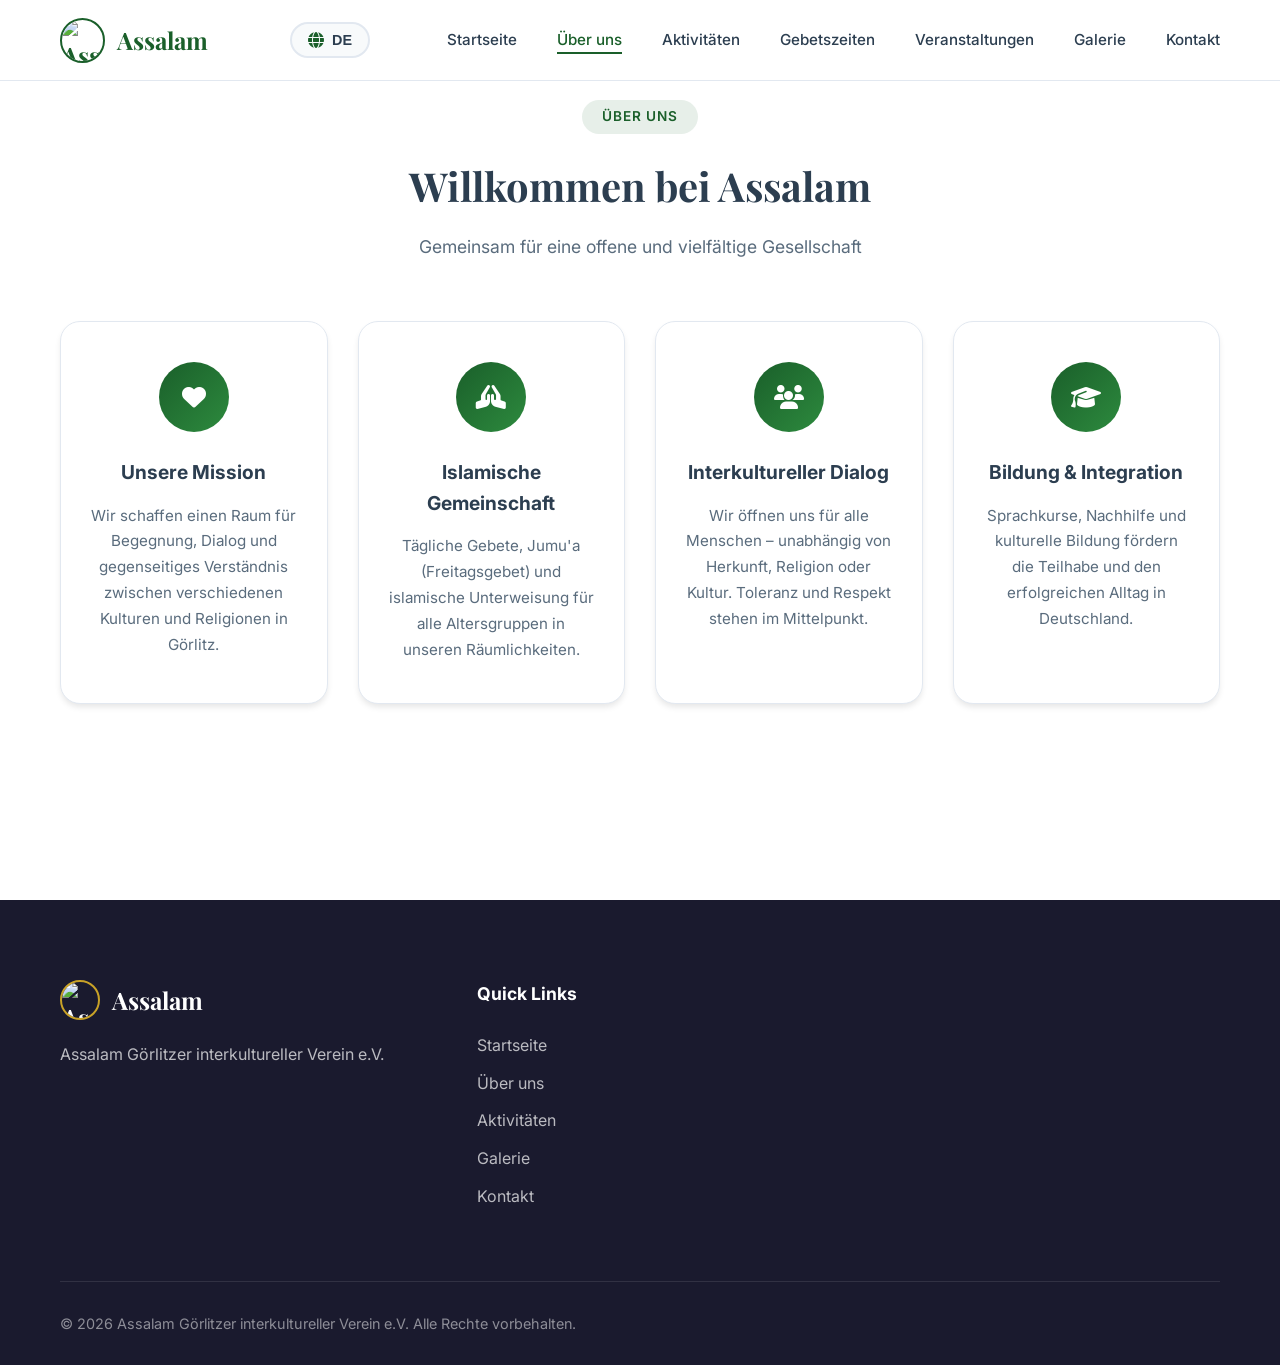
==== about.html @ 7d54a9a6 "Add files via upload" ====
<!DOCTYPE html>
<html lang="de">
<head>
    <meta charset="UTF-8">
    <meta name="viewport" content="width=device-width, initial-scale=1.0">
    <title>Über uns - Assalam Görlitzer interkultureller Verein e.V.</title>
    <link rel="stylesheet" href="css/style.css">
    <link href="https://fonts.googleapis.com/css2?family=Inter:wght@300;400;500;600;700&family=Playfair+Display:wght@600;700&family=Noto+Naskh+Arabic:wght@400;600;700&family=Vazirmatn:wght@300;400;500;600;700&display=swap" rel="stylesheet">
    <link rel="stylesheet" href="https://cdnjs.cloudflare.com/ajax/libs/font-awesome/6.4.0/css/all.min.css">
    <style>.page-content { padding-top: 100px; min-height: 100vh; }</style>
<base target="_blank">
</head>
<body>
    <nav class="navbar" id="navbar">
        <div class="container nav-container">
            <a href="index.html" class="logo">
                <img src="images/LogoAssalam.jpg" alt="Assalam Logo" class="logo-img">
                <span>Assalam</span>
            </a>
            <div class="lang-selector">
                <button class="lang-btn" id="langBtn"><i class="fas fa-globe"></i><span class="current-lang">DE</span></button>
                <div class="lang-dropdown" id="langDropdown">
                    <button data-lang="de" class="active">Deutsch</button>
                    <button data-lang="en">English</button>
                    <button data-lang="ar">العربية</button>
                    <button data-lang="fa">فارسی</button>
                </div>
            </div>
            <button class="nav-toggle" id="navToggle"><span></span><span></span><span></span></button>
            <ul class="nav-menu" id="navMenu">
                <li><a href="index.html" data-i18n="nav.home">Startseite</a></li>
                <li><a href="about.html" class="active" data-i18n="nav.about">Über uns</a></li>
                <li><a href="activities.html" data-i18n="nav.activities">Aktivitäten</a></li>
                <li><a href="prayer.html" data-i18n="nav.prayer">Gebetszeiten</a></li>
                <li><a href="events.html" data-i18n="nav.events">Veranstaltungen</a></li>
                <li><a href="gallery.html" data-i18n="nav.gallery">Galerie</a></li>
                <li><a href="contact.html" data-i18n="nav.contact">Kontakt</a></li>
            </ul>
        </div>
    </nav>

    <section class="page-content section-padding">
        <div class="container">
            <div class="section-header">
                <span class="section-tag" data-i18n="about.tag">Über uns</span>
                <h2 data-i18n="about.title">Willkommen bei Assalam</h2>
                <p class="section-desc" data-i18n="about.desc">Gemeinsam für eine offene und vielfältige Gesellschaft</p>
            </div>
            <div class="about-grid">
                <div class="about-card">
                    <div class="about-icon"><i class="fas fa-heart"></i></div>
                    <h3 data-i18n="about.mission.title">Unsere Mission</h3>
                    <p data-i18n="about.mission.text">Wir schaffen einen Raum für Begegnung, Dialog und gegenseitiges Verständnis zwischen verschiedenen Kulturen und Religionen in Görlitz.</p>
                </div>
                <div class="about-card">
                    <div class="about-icon"><i class="fas fa-praying-hands"></i></div>
                    <h3 data-i18n="about.islam.title">Islamische Gemeinschaft</h3>
                    <p data-i18n="about.islam.text">Tägliche Gebete, Jumu'a (Freitagsgebet) und islamische Unterweisung für alle Altersgruppen in unseren Räumlichkeiten.</p>
                </div>
                <div class="about-card">
                    <div class="about-icon"><i class="fas fa-users"></i></div>
                    <h3 data-i18n="about.dialog.title">Interkultureller Dialog</h3>
                    <p data-i18n="about.dialog.text">Wir öffnen uns für alle Menschen – unabhängig von Herkunft, Religion oder Kultur. Toleranz und Respekt stehen im Mittelpunkt.</p>
                </div>
                <div class="about-card">
                    <div class="about-icon"><i class="fas fa-graduation-cap"></i></div>
                    <h3 data-i18n="about.education.title">Bildung & Integration</h3>
                    <p data-i18n="about.education.text">Sprachkurse, Nachhilfe und kulturelle Bildung fördern die Teilhabe und den erfolgreichen Alltag in Deutschland.</p>
                </div>
            </div>
        </div>
    </section>

    <footer class="footer">
        <div class="container">
            <div class="footer-grid">
                <div class="footer-about">
                    <a href="index.html" class="footer-logo">
                        <img src="images/LogoAssalam.jpg" alt="Assalam Logo" class="footer-logo-img">
                        <span>Assalam</span>
                    </a>
                    <p>Assalam Görlitzer interkultureller Verein e.V.</p>
                </div>
                <div class="footer-links">
                    <h4>Quick Links</h4>
                    <ul>
                        <li><a href="index.html">Startseite</a></li>
                        <li><a href="about.html">Über uns</a></li>
                        <li><a href="activities.html">Aktivitäten</a></li>
                        <li><a href="gallery.html">Galerie</a></li>
                        <li><a href="contact.html">Kontakt</a></li>
                    </ul>
                </div>
            </div>
            <div class="footer-bottom">
                <p>&copy; 2026 Assalam Görlitzer interkultureller Verein e.V. Alle Rechte vorbehalten.</p>
            </div>
        </div>
    </footer>
    <script src="js/main.js"></script>
</body>
</html>
---- css/style.css ----
/* ========================================
   ASSALAM GÖRLITZER INTERKULTURELLER VEREIN E.V.
   Modern, Responsive Website Styles
   Multilingual: DE / EN / AR / FA
   ======================================== */

/* CSS Variables */
:root {
    --primary: #1a5f2a;
    --primary-light: #2d8a3e;
    --primary-dark: #0d3d18;
    --secondary: #c9a227;
    --secondary-light: #e0b83a;
    --accent: #1e6f5c;
    --text: #2c3e50;
    --text-light: #5a6c7d;
    --text-muted: #8e9aaf;
    --bg: #ffffff;
    --bg-light: #f8fafb;
    --bg-dark: #1a1a2e;
    --border: #e2e8f0;
    --shadow: 0 4px 6px -1px rgba(0, 0, 0, 0.1);
    --shadow-lg: 0 20px 25px -5px rgba(0, 0, 0, 0.1);
    --radius: 12px;
    --radius-lg: 20px;
    --transition: all 0.3s ease;
    --font-main: 'Inter', -apple-system, BlinkMacSystemFont, sans-serif;
    --font-heading: 'Playfair Display', Georgia, serif;
    --font-arabic: 'Noto Naskh Arabic', 'Inter', serif;
    --font-farsi: 'Vazirmatn', 'Inter', sans-serif;
}

/* RTL Support for Arabic and Farsi */
[dir="rtl"] {
    direction: rtl;
    text-align: right;
}

[dir="rtl"] .nav-container {
    flex-direction: row-reverse;
}

[dir="rtl"] .nav-menu {
    flex-direction: row-reverse;
}

[dir="rtl"] .hero-content {
    text-align: right;
}

[dir="rtl"] .hero-buttons {
    flex-direction: row-reverse;
}

[dir="rtl"] .about-card {
    text-align: right;
}

[dir="rtl"] .activity-card .activity-content {
    text-align: right;
}

[dir="rtl"] .activity-details li {
    flex-direction: row-reverse;
}

[dir="rtl"] .event-card {
    flex-direction: row-reverse;
    text-align: right;
}

[dir="rtl"] .event-content {
    text-align: right;
}

[dir="rtl"] .contact-card {
    text-align: right;
}

[dir="rtl"] .contact-form-wrapper {
    text-align: right;
}

[dir="rtl"] .footer-about {
    text-align: right;
}

[dir="rtl"] .footer-links {
    text-align: right;
}

[dir="rtl"] .footer-newsletter {
    text-align: right;
}

[dir="rtl"] .prayer-time-item {
    flex-direction: row-reverse;
}

[dir="rtl"] .jumuah-item {
    flex-direction: row-reverse;
}

[dir="rtl"] .gallery-item .gallery-overlay {
    text-align: center;
}

/* Arabic & Farsi Font Styles */
body.lang-ar {
    font-family: var(--font-arabic);
}

body.lang-fa {
    font-family: var(--font-farsi);
}

body.lang-ar h1, body.lang-ar h2, body.lang-ar h3,
body.lang-fa h1, body.lang-fa h2, body.lang-fa h3 {
    font-family: var(--font-arabic);
}

/* Reset & Base */
*, *::before, *::after {
    margin: 0;
    padding: 0;
    box-sizing: border-box;
}

html {
    scroll-behavior: smooth;
    scroll-padding-top: 80px;
}

body {
    font-family: var(--font-main);
    color: var(--text);
    line-height: 1.6;
    background: var(--bg);
    overflow-x: hidden;
}

a {
    text-decoration: none;
    color: inherit;
    transition: var(--transition);
}

ul {
    list-style: none;
}

img {
    max-width: 100%;
    height: auto;
}

/* Container */
.container {
    max-width: 1200px;
    margin: 0 auto;
    padding: 0 20px;
}

/* Section Padding */
.section-padding {
    padding: 100px 0;
}

.bg-light {
    background: var(--bg-light);
}

/* ========================================
   LANGUAGE SELECTOR
   ======================================== */
.lang-selector {
    position: relative;
    margin-left: 20px;
    margin-right: 15px;
}

.lang-btn {
    display: flex;
    align-items: center;
    gap: 8px;
    padding: 8px 16px;
    background: var(--bg-light);
    border: 2px solid var(--border);
    border-radius: 50px;
    cursor: pointer;
    font-weight: 600;
    font-size: 0.9rem;
    color: var(--text);
    transition: var(--transition);
}

.lang-btn:hover {
    border-color: var(--primary);
    background: rgba(26, 95, 42, 0.05);
}

.lang-btn i {
    color: var(--primary);
    font-size: 1rem;
}

.lang-dropdown {
    position: absolute;
    top: 100%;
    right: 0;
    margin-top: 8px;
    background: white;
    border-radius: var(--radius);
    box-shadow: var(--shadow-lg);
    border: 1px solid var(--border);
    min-width: 160px;
    opacity: 0;
    visibility: hidden;
    transform: translateY(-10px);
    transition: var(--transition);
    z-index: 1001;
    overflow: hidden;
}

.lang-dropdown.active {
    opacity: 1;
    visibility: visible;
    transform: translateY(0);
}

.lang-dropdown button {
    display: block;
    width: 100%;
    padding: 12px 20px;
    background: none;
    border: none;
    text-align: left;
    cursor: pointer;
    font-size: 0.95rem;
    color: var(--text);
    transition: var(--transition);
    font-family: inherit;
}

.lang-dropdown button:hover {
    background: var(--bg-light);
    color: var(--primary);
}

.lang-dropdown button.active {
    background: rgba(26, 95, 42, 0.1);
    color: var(--primary);
    font-weight: 600;
}

[dir="rtl"] .lang-dropdown button {
    text-align: right;
}

/* ========================================
   NAVIGATION
   ======================================== */
.navbar {
    position: fixed;
    top: 0;
    left: 0;
    right: 0;
    z-index: 1000;
    background: rgba(255, 255, 255, 0.95);
    backdrop-filter: blur(10px);
    border-bottom: 1px solid var(--border);
    transition: var(--transition);
}

.navbar.scrolled {
    box-shadow: var(--shadow);
}

.nav-container {
    display: flex;
    justify-content: space-between;
    align-items: center;
    height: 80px;
}

.logo {
    display: flex;
    align-items: center;
    gap: 12px;
    font-family: var(--font-heading);
    font-size: 1.5rem;
    font-weight: 700;
    color: var(--primary);
}

.logo-img {
    width: 45px;
    height: 45px;
    border-radius: 50%;
    object-fit: cover;
    border: 2px solid var(--primary);
}

.logo i {
    font-size: 1.8rem;
    color: var(--primary);
}

.nav-menu {
    display: flex;
    gap: 40px;
}

.nav-menu a {
    font-weight: 500;
    font-size: 0.95rem;
    color: var(--text);
    position: relative;
    padding: 5px 0;
}

.nav-menu a::after {
    content: '';
    position: absolute;
    bottom: 0;
    left: 0;
    width: 0;
    height: 2px;
    background: var(--primary);
    transition: var(--transition);
}

[dir="rtl"] .nav-menu a::after {
    left: auto;
    right: 0;
}

.nav-menu a:hover::after,
.nav-menu a.active::after {
    width: 100%;
}

.nav-menu a:hover,
.nav-menu a.active {
    color: var(--primary);
}

/* Mobile Menu Toggle */
.nav-toggle {
    display: none;
    flex-direction: column;
    gap: 5px;
    background: none;
    border: none;
    cursor: pointer;
    padding: 5px;
}

.nav-toggle span {
    display: block;
    width: 25px;
    height: 2px;
    background: var(--text);
    transition: var(--transition);
}

/* ========================================
   HERO SECTION
   ======================================== */
.hero {
    position: relative;
    min-height: 100vh;
    display: flex;
    align-items: center;
    background: linear-gradient(135deg, var(--primary-dark) 0%, var(--primary) 50%, var(--accent) 100%);
    overflow: hidden;
}

.hero::before {
    content: '';
    position: absolute;
    top: 0;
    left: 0;
    right: 0;
    bottom: 0;
    background: url("data:image/svg+xml,%3Csvg width='60' height='60' viewBox='0 0 60 60' xmlns='http://www.w3.org/2000/svg'%3E%3Cg fill='none' fill-rule='evenodd'%3E%3Cg fill='%23ffffff' fill-opacity='0.03'%3E%3Cpath d='M36 34v-4h-2v4h-4v2h4v4h2v-4h4v-2h-4zm0-30V0h-2v4h-4v2h4v4h2V6h4V4h-4zM6 34v-4H4v4H0v2h4v4h2v-4h4v-2H6zM6 4V0H4v4H0v2h4v4h2V6h4V4H6z'/%3E%3C/g%3E%3C/g%3E%3C/svg%3E");
    opacity: 0.5;
}

.hero-overlay {
    position: absolute;
    top: 0;
    left: 0;
    right: 0;
    bottom: 0;
    background: rgba(0, 0, 0, 0.3);
}

.hero-content {
    position: relative;
    z-index: 2;
    max-width: 700px;
    color: white;
    padding-top: 80px;
}

.hero h1 {
    font-family: var(--font-heading);
    font-size: 3.5rem;
    font-weight: 700;
    margin-bottom: 20px;
    line-height: 1.2;
    text-shadow: 2px 2px 4px rgba(0,0,0,0.3);
}

.hero-subtitle {
    font-size: 1.4rem;
    font-weight: 300;
    margin-bottom: 20px;
    opacity: 0.9;
    letter-spacing: 3px;
    text-transform: uppercase;
}

.hero-description {
    font-size: 1.1rem;
    line-height: 1.8;
    margin-bottom: 40px;
    opacity: 0.85;
}

.hero-buttons {
    display: flex;
    gap: 20px;
    flex-wrap: wrap;
}

/* Buttons */
.btn {
    display: inline-flex;
    align-items: center;
    gap: 10px;
    padding: 14px 32px;
    border-radius: 50px;
    font-weight: 600;
    font-size: 0.95rem;
    transition: var(--transition);
    cursor: pointer;
    border: none;
}

.btn-primary {
    background: var(--secondary);
    color: var(--bg-dark);
}

.btn-primary:hover {
    background: var(--secondary-light);
    transform: translateY(-2px);
    box-shadow: 0 10px 20px rgba(201, 162, 39, 0.3);
}

.btn-secondary {
    background: transparent;
    color: white;
    border: 2px solid rgba(255,255,255,0.5);
}

.btn-secondary:hover {
    background: white;
    color: var(--primary);
    border-color: white;
}

.btn-full {
    width: 100%;
    justify-content: center;
}

/* Scroll Indicator */
.scroll-indicator {
    position: absolute;
    bottom: 30px;
    left: 50%;
    transform: translateX(-50%);
    color: white;
    font-size: 1.5rem;
    animation: bounce 2s infinite;
    opacity: 0.7;
    cursor: pointer;
}

@keyframes bounce {
    0%, 20%, 50%, 80%, 100% { transform: translateX(-50%) translateY(0); }
    40% { transform: translateX(-50%) translateY(-10px); }
    60% { transform: translateX(-50%) translateY(-5px); }
}

/* ========================================
   SECTION HEADERS
   ======================================== */
.section-header {
    text-align: center;
    margin-bottom: 60px;
}

.section-tag {
    display: inline-block;
    padding: 6px 20px;
    background: rgba(26, 95, 42, 0.1);
    color: var(--primary);
    border-radius: 50px;
    font-size: 0.85rem;
    font-weight: 600;
    text-transform: uppercase;
    letter-spacing: 1px;
    margin-bottom: 20px;
}

.section-header h2 {
    font-family: var(--font-heading);
    font-size: 2.5rem;
    color: var(--text);
    margin-bottom: 15px;
}

.section-desc {
    font-size: 1.1rem;
    color: var(--text-light);
    max-width: 600px;
    margin: 0 auto;
}

/* ========================================
   ABOUT SECTION
   ======================================== */
.about-grid {
    display: grid;
    grid-template-columns: repeat(4, 1fr);
    gap: 30px;
}

.about-card {
    background: white;
    padding: 40px 30px;
    border-radius: var(--radius-lg);
    text-align: center;
    box-shadow: var(--shadow);
    transition: var(--transition);
    border: 1px solid var(--border);
}

.about-card:hover {
    transform: translateY(-10px);
    box-shadow: var(--shadow-lg);
    border-color: var(--primary-light);
}

.about-icon {
    width: 70px;
    height: 70px;
    background: linear-gradient(135deg, var(--primary), var(--primary-light));
    border-radius: 50%;
    display: flex;
    align-items: center;
    justify-content: center;
    margin: 0 auto 25px;
    color: white;
    font-size: 1.5rem;
}

.about-card h3 {
    font-size: 1.2rem;
    margin-bottom: 15px;
    color: var(--text);
}

.about-card p {
    font-size: 0.95rem;
    color: var(--text-light);
    line-height: 1.7;
}

/* ========================================
   STATS SECTION
   ======================================== */
.stats {
    background: linear-gradient(135deg, var(--primary-dark), var(--primary));
    padding: 80px 0;
    color: white;
}

.stats-grid {
    display: grid;
    grid-template-columns: repeat(4, 1fr);
    gap: 40px;
    text-align: center;
}

.stat-number {
    display: block;
    font-family: var(--font-heading);
    font-size: 3rem;
    font-weight: 700;
    margin-bottom: 10px;
    color: var(--secondary);
}

.stat-label {
    font-size: 1rem;
    opacity: 0.9;
    text-transform: uppercase;
    letter-spacing: 1px;
}

/* ========================================
   ACTIVITIES SECTION
   ======================================== */
.activities-grid {
    display: grid;
    grid-template-columns: repeat(3, 1fr);
    gap: 30px;
}

.activity-card {
    background: white;
    border-radius: var(--radius-lg);
    overflow: hidden;
    box-shadow: var(--shadow);
    transition: var(--transition);
    border: 1px solid var(--border);
}

.activity-card:hover {
    transform: translateY(-5px);
    box-shadow: var(--shadow-lg);
}

.activity-image {
    height: 180px;
    background: linear-gradient(135deg, var(--primary), var(--accent));
    display: flex;
    align-items: center;
    justify-content: center;
    color: white;
    font-size: 3rem;
}

.activity-image.ramadan-bg {
    background: linear-gradient(135deg, #1a1a2e 0%, #16213e 50%, #0f3460 100%);
}

.activity-content {
    padding: 30px;
}

.activity-content h3 {
    font-size: 1.3rem;
    margin-bottom: 10px;
    color: var(--text);
}

.activity-instructor {
    color: var(--primary);
    font-size: 0.9rem;
    margin-bottom: 15px;
    display: flex;
    align-items: center;
    gap: 8px;
    font-weight: 500;
}

[dir="rtl"] .activity-instructor {
    flex-direction: row-reverse;
}

.activity-content > p {
    color: var(--text-light);
    font-size: 0.95rem;
    line-height: 1.7;
    margin-bottom: 20px;
}

.activity-details {
    border-top: 1px solid var(--border);
    padding-top: 20px;
}

.activity-details li {
    display: flex;
    align-items: center;
    gap: 10px;
    color: var(--text-muted);
    font-size: 0.9rem;
    margin-bottom: 8px;
}

.activity-details i {
    color: var(--primary);
    width: 20px;
}

/* ========================================
   PRAYER TIMES SECTION
   ======================================== */
.prayer-container {
    display: grid;
    grid-template-columns: 1fr 1fr;
    gap: 40px;
    max-width: 900px;
    margin: 0 auto;
}

.prayer-times-card,
.jumuah-card {
    background: white;
    border-radius: var(--radius-lg);
    padding: 40px;
    box-shadow: var(--shadow);
    border: 1px solid var(--border);
}

.prayer-header {
    display: flex;
    justify-content: space-between;
    align-items: center;
    margin-bottom: 25px;
    flex-wrap: wrap;
    gap: 10px;
}

.prayer-times-card h3,
.jumuah-content h3 {
    font-size: 1.3rem;
    display: flex;
    align-items: center;
    gap: 12px;
    color: var(--text);
}

.prayer-times-card h3 i,
.jumuah-content h3 i {
    color: var(--primary);
    font-size: 1.5rem;
}

.hijri-date {
    background: rgba(26, 95, 42, 0.1);
    color: var(--primary);
    padding: 6px 16px;
    border-radius: 50px;
    font-size: 0.85rem;
    font-weight: 600;
}

.prayer-times-list {
    display: flex;
    flex-direction: column;
    gap: 15px;
}

.prayer-time-item {
    display: flex;
    justify-content: space-between;
    align-items: center;
    padding: 15px 20px;
    background: var(--bg-light);
    border-radius: var(--radius);
    transition: var(--transition);
}

.prayer-time-item:hover {
    background: rgba(26, 95, 42, 0.05);
}

.prayer-name {
    font-weight: 600;
    color: var(--text);
    font-size: 1.1rem;
}

.prayer-time {
    font-family: var(--font-heading);
    font-size: 1.3rem;
    color: var(--primary);
    font-weight: 600;
}

.prayer-note {
    margin-top: 20px;
    padding: 15px;
    background: rgba(201, 162, 39, 0.1);
    border-radius: var(--radius);
    color: var(--text-light);
    font-size: 0.9rem;
    display: flex;
    align-items: center;
    gap: 10px;
}

.prayer-note i {
    color: var(--secondary);
}

/* Jumuah Card */
.jumuah-card {
    background: linear-gradient(135deg, var(--primary), var(--accent));
    color: white;
    border: none;
}

.jumuah-content h3 {
    color: white;
}

.jumuah-content h3 i {
    color: var(--secondary);
}

.jumuah-details {
    display: flex;
    flex-direction: column;
    gap: 20px;
    margin-bottom: 25px;
}

.jumuah-item {
    display: flex;
    align-items: center;
    gap: 15px;
}

.jumuah-item i {
    font-size: 1.3rem;
    color: var(--secondary);
    width: 30px;
}

.jumuah-item .label {
    display: block;
    font-size: 0.85rem;
    opacity: 0.8;
    margin-bottom: 3px;
}

.jumuah-item .value {
    display: block;
    font-size: 1.1rem;
    font-weight: 600;
}

.jumuah-note {
    padding-top: 20px;
    border-top: 1px solid rgba(255,255,255,0.2);
    font-size: 0.95rem;
    opacity: 0.9;
}

/* ========================================
   EVENTS SECTION
   ======================================== */
.events-timeline {
    display: flex;
    flex-direction: column;
    gap: 30px;
    max-width: 800px;
    margin: 0 auto;
}

.event-card {
    display: flex;
    gap: 30px;
    background: white;
    border-radius: var(--radius-lg);
    padding: 30px;
    box-shadow: var(--shadow);
    border: 1px solid var(--border);
    transition: var(--transition);
}

.event-card:hover {
    transform: translateX(10px);
    box-shadow: var(--shadow-lg);
    border-left: 4px solid var(--primary);
}

[dir="rtl"] .event-card:hover {
    transform: translateX(-10px);
    border-left: none;
    border-right: 4px solid var(--primary);
}

.event-date {
    min-width: 80px;
    height: 80px;
    background: linear-gradient(135deg, var(--primary), var(--primary-light));
    border-radius: var(--radius);
    display: flex;
    flex-direction: column;
    align-items: center;
    justify-content: center;
    color: white;
}

.event-day {
    font-family: var(--font-heading);
    font-size: 2rem;
    font-weight: 700;
    line-height: 1;
}

.event-month {
    font-size: 0.85rem;
    text-transform: uppercase;
    letter-spacing: 1px;
    margin-top: 5px;
}

.event-content h3 {
    font-size: 1.3rem;
    margin-bottom: 10px;
    color: var(--text);
}

.event-meta {
    color: var(--primary);
    font-size: 0.9rem;
    margin-bottom: 12px;
    display: flex;
    align-items: center;
    gap: 8px;
}

[dir="rtl"] .event-meta {
    flex-direction: row-reverse;
}

.event-content > p {
    color: var(--text-light);
    font-size: 0.95rem;
    line-height: 1.7;
    margin-bottom: 15px;
}

.event-tag {
    display: inline-block;
    padding: 5px 15px;
    background: rgba(26, 95, 42, 0.1);
    color: var(--primary);
    border-radius: 50px;
    font-size: 0.8rem;
    font-weight: 600;
    text-transform: uppercase;
}

/* ========================================
   GALLERY SECTION
   ======================================== */
.gallery-grid {
    display: grid;
    grid-template-columns: repeat(3, 1fr);
    gap: 20px;
}

.gallery-item {
    aspect-ratio: 4/3;
    border-radius: var(--radius);
    overflow: hidden;
    background: var(--bg-light);
    border: 2px dashed var(--border);
    transition: var(--transition);
    position: relative;
}

.gallery-item:hover {
    border-color: var(--primary);
    transform: scale(1.02);
}

.gallery-img {
    width: 100%;
    height: 100%;
    object-fit: cover;
}

.gallery-overlay {
    position: absolute;
    bottom: 0;
    left: 0;
    right: 0;
    background: linear-gradient(transparent, rgba(0,0,0,0.7));
    color: white;
    padding: 20px 15px 15px;
    text-align: center;
    font-size: 0.9rem;
}

.gallery-placeholder {
    width: 100%;
    height: 100%;
    display: flex;
    flex-direction: column;
    align-items: center;
    justify-content: center;
    color: var(--text-muted);
    gap: 10px;
}

.gallery-placeholder i {
    font-size: 2rem;
}

.gallery-placeholder span {
    font-size: 0.9rem;
}

/* ========================================
   CONTACT SECTION
   ======================================== */
.contact-grid {
    display: grid;
    grid-template-columns: 1fr 1.2fr;
    gap: 50px;
}

.contact-info {
    display: flex;
    flex-direction: column;
    gap: 25px;
}

.contact-card {
    background: white;
    padding: 30px;
    border-radius: var(--radius-lg);
    box-shadow: var(--shadow);
    border: 1px solid var(--border);
    transition: var(--transition);
}

.contact-card:hover {
    transform: translateY(-3px);
    box-shadow: var(--shadow-lg);
    border-color: var(--primary-light);
}

.contact-card i {
    font-size: 1.5rem;
    color: var(--primary);
    margin-bottom: 15px;
}

.contact-card h3 {
    font-size: 1.1rem;
    margin-bottom: 10px;
    color: var(--text);
}

.contact-card p,
.contact-card a {
    color: var(--text-light);
    font-size: 0.95rem;
    line-height: 1.7;
}

.contact-card a:hover {
    color: var(--primary);
}

/* Contact Form */
.contact-form-wrapper {
    background: white;
    padding: 40px;
    border-radius: var(--radius-lg);
    box-shadow: var(--shadow);
    border: 1px solid var(--border);
}

.form-group {
    margin-bottom: 25px;
}

.form-group label {
    display: block;
    margin-bottom: 8px;
    font-weight: 500;
    color: var(--text);
    font-size: 0.95rem;
}

.form-group input,
.form-group select,
.form-group textarea {
    width: 100%;
    padding: 14px 18px;
    border: 2px solid var(--border);
    border-radius: var(--radius);
    font-family: var(--font-main);
    font-size: 0.95rem;
    color: var(--text);
    transition: var(--transition);
    background: var(--bg-light);
}

body.lang-ar .form-group input,
body.lang-ar .form-group select,
body.lang-ar .form-group textarea,
body.lang-fa .form-group input,
body.lang-fa .form-group select,
body.lang-fa .form-group textarea {
    font-family: var(--font-arabic);
}

.form-group input:focus,
.form-group select:focus,
.form-group textarea:focus {
    outline: none;
    border-color: var(--primary);
    background: white;
}

.form-group textarea {
    resize: vertical;
    min-height: 120px;
}

/* ========================================
   FOOTER
   ======================================== */
.footer {
    background: var(--bg-dark);
    color: white;
    padding: 80px 0 30px;
}

.footer-grid {
    display: grid;
    grid-template-columns: 2fr 1fr 1fr 1.5fr;
    gap: 50px;
    margin-bottom: 60px;
}

.footer-logo {
    display: flex;
    align-items: center;
    gap: 12px;
    font-family: var(--font-heading);
    font-size: 1.5rem;
    font-weight: 700;
    color: white;
    margin-bottom: 20px;
}

.footer-logo-img {
    width: 40px;
    height: 40px;
    border-radius: 50%;
    object-fit: cover;
    border: 2px solid var(--secondary);
}

.footer-logo i {
    color: var(--secondary);
    font-size: 1.8rem;
}

.footer-about p {
    color: rgba(255,255,255,0.7);
    line-height: 1.8;
    margin-bottom: 25px;
}

.social-links {
    display: flex;
    gap: 15px;
}

.social-links a {
    width: 40px;
    height: 40px;
    background: rgba(255,255,255,0.1);
    border-radius: 50%;
    display: flex;
    align-items: center;
    justify-content: center;
    color: white;
    transition: var(--transition);
}

.social-links a:hover {
    background: var(--secondary);
    color: var(--bg-dark);
    transform: translateY(-3px);
}

.footer-links h4 {
    font-size: 1.1rem;
    margin-bottom: 25px;
    color: white;
}

.footer-links ul li {
    margin-bottom: 12px;
}

.footer-links ul li a {
    color: rgba(255,255,255,0.7);
    transition: var(--transition);
}

.footer-links ul li a:hover {
    color: var(--secondary);
    padding-left: 5px;
}

[dir="rtl"] .footer-links ul li a:hover {
    padding-left: 0;
    padding-right: 5px;
}

.footer-newsletter h4 {
    font-size: 1.1rem;
    margin-bottom: 20px;
    color: white;
}

.footer-newsletter p {
    color: rgba(255,255,255,0.7);
    margin-bottom: 20px;
    font-size: 0.95rem;
}

.newsletter-form {
    display: flex;
    gap: 10px;
}

.newsletter-form input {
    flex: 1;
    padding: 12px 18px;
    border: none;
    border-radius: var(--radius);
    background: rgba(255,255,255,0.1);
    color: white;
    font-family: var(--font-main);
}

.newsletter-form input::placeholder {
    color: rgba(255,255,255,0.5);
}

.newsletter-form button {
    width: 45px;
    height: 45px;
    background: var(--secondary);
    border: none;
    border-radius: var(--radius);
    color: var(--bg-dark);
    cursor: pointer;
    transition: var(--transition);
}

.newsletter-form button:hover {
    background: var(--secondary-light);
}

.footer-bottom {
    border-top: 1px solid rgba(255,255,255,0.1);
    padding-top: 30px;
    display: flex;
    justify-content: space-between;
    align-items: center;
    color: rgba(255,255,255,0.5);
    font-size: 0.9rem;
}

.footer-credit i {
    color: #e74c3c;
}

/* ========================================
   BACK TO TOP
   ======================================== */
.back-to-top {
    position: fixed;
    bottom: 30px;
    right: 30px;
    width: 50px;
    height: 50px;
    background: var(--primary);
    color: white;
    border: none;
    border-radius: 50%;
    cursor: pointer;
    opacity: 0;
    visibility: hidden;
    transition: var(--transition);
    z-index: 999;
    display: flex;
    align-items: center;
    justify-content: center;
    font-size: 1.2rem;
    box-shadow: var(--shadow-lg);
}

.back-to-top.visible {
    opacity: 1;
    visibility: visible;
}

.back-to-top:hover {
    background: var(--primary-light);
    transform: translateY(-3px);
}

[dir="rtl"] .back-to-top {
    right: auto;
    left: 30px;
}

/* ========================================
   RESPONSIVE DESIGN
   ======================================== */
@media (max-width: 1024px) {
    .about-grid {
        grid-template-columns: repeat(2, 1fr);
    }

    .activities-grid {
        grid-template-columns: repeat(2, 1fr);
    }

    .gallery-grid {
        grid-template-columns: repeat(2, 1fr);
    }

    .footer-grid {
        grid-template-columns: repeat(2, 1fr);
    }

    .contact-grid {
        grid-template-columns: 1fr;
    }
}

@media (max-width: 768px) {
    .nav-toggle {
        display: flex;
    }

    .nav-menu {
        position: fixed;
        top: 80px;
        left: 0;
        right: 0;
        background: white;
        flex-direction: column;
        padding: 30px;
        gap: 20px;
        box-shadow: var(--shadow-lg);
        transform: translateY(-100%);
        opacity: 0;
        visibility: hidden;
        transition: var(--transition);
    }

    .nav-menu.active {
        transform: translateY(0);
        opacity: 1;
        visibility: visible;
    }

    .hero h1 {
        font-size: 2.2rem;
    }

    .hero-subtitle {
        font-size: 1rem;
    }

    .section-header h2 {
        font-size: 1.8rem;
    }

    .about-grid,
    .activities-grid,
    .stats-grid,
    .gallery-grid {
        grid-template-columns: 1fr;
    }

    .prayer-container {
        grid-template-columns: 1fr;
    }

    .event-card {
        flex-direction: column;
        text-align: center;
    }

    [dir="rtl"] .event-card {
        flex-direction: column;
    }

    .event-date {
        margin: 0 auto;
    }

    .footer-grid {
        grid-template-columns: 1fr;
        text-align: center;
    }

    .social-links {
        justify-content: center;
    }

    .newsletter-form {
        max-width: 400px;
        margin: 0 auto;
    }

    .footer-bottom {
        flex-direction: column;
        gap: 15px;
        text-align: center;
    }

    .hero-buttons {
        flex-direction: column;
    }

    .btn {
        width: 100%;
        justify-content: center;
    }

    .lang-selector {
        margin-left: auto;
        margin-right: 10px;
    }

    .lang-btn {
        padding: 6px 12px;
        font-size: 0.8rem;
    }

    .lang-dropdown {
        right: 0;
        left: auto;
    }
}

@media (max-width: 480px) {
    .section-padding {
        padding: 60px 0;
    }

    .hero h1 {
        font-size: 1.8rem;
    }

    .stat-number {
        font-size: 2rem;
    }

    .contact-form-wrapper {
        padding: 25px;
    }

    .prayer-header {
        flex-direction: column;
        align-items: flex-start;
    }
}

/* ========================================
   ANIMATIONS
   ======================================== */
@keyframes fadeInUp {
    from {
        opacity: 0;
        transform: translateY(30px);
    }
    to {
        opacity: 1;
        transform: translateY(0);
    }
}

.about-card,
.activity-card,
.event-card {
    animation: fadeInUp 0.6s ease forwards;
}

/* Scrollbar Styling */
::-webkit-scrollbar {
    width: 10px;
}

::-webkit-scrollbar-track {
    background: var(--bg-light);
}

::-webkit-scrollbar-thumb {
    background: var(--primary);
    border-radius: 5px;
}

::-webkit-scrollbar-thumb:hover {
    background: var(--primary-light);
}

/* Selection */
::selection {
    background: var(--primary);
    color: white;
}

/* ========================================
   VERWALTUNGSHILFE CARD (from JSON)
   ======================================== */
#versteltung-card {
    display: none; /* Shown only when versteltung.json has enabled: true */
}

#versteltung-card.visible {
    display: block;
}

.admin-bg {
    background: linear-gradient(135deg, #2c5282, #3182ce) !important;
}

.visit-bg {
    background: linear-gradient(135deg, #744210, #d69e2e) !important;
}

/* ========================================
   HIJRI DATE DISPLAY
   ======================================== */
.hijri-date {
    background: linear-gradient(135deg, var(--primary), var(--primary-light));
    color: white;
    padding: 8px 20px;
    border-radius: 50px;
    font-size: 0.9rem;
    font-weight: 600;
    font-family: var(--font-arabic);
    white-space: nowrap;
}

body.lang-de .hijri-date,
body.lang-en .hijri-date {
    font-family: var(--font-main);
}

/* ========================================
   PRAYER TIMES HIGHLIGHT CURRENT
   ======================================== */
.prayer-time-item.current {
    background: linear-gradient(135deg, rgba(26, 95, 42, 0.1), rgba(45, 138, 62, 0.1));
    border-left: 4px solid var(--primary);
}

[dir="rtl"] .prayer-time-item.current {
    border-left: none;
    border-right: 4px solid var(--primary);
}

.prayer-time-item.current .prayer-name {
    color: var(--primary);
    font-weight: 700;
}

.prayer-time-item.current .prayer-time {
    color: var(--primary-dark);
    font-weight: 700;
}
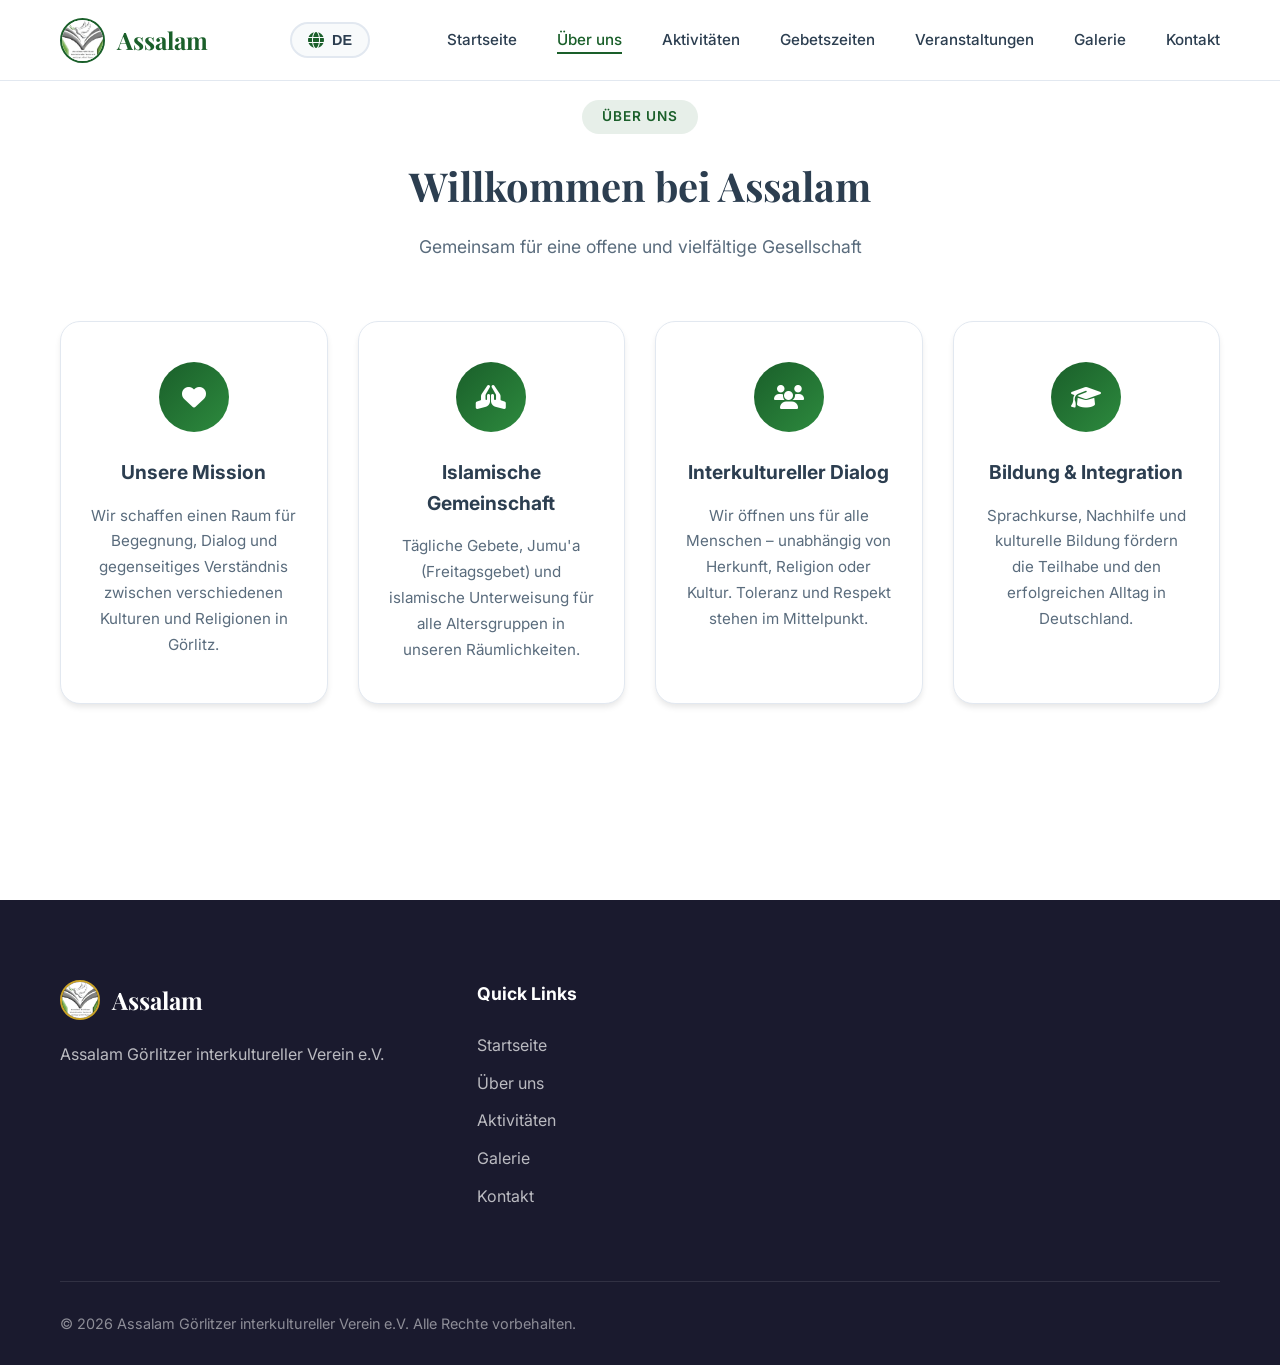
==== commit 09734397: "Add Polish language option to about.html Updated the about.html file to include additional language " ====
--- a/about.html
+++ b/about.html
@@ -21,7 +21,8 @@
                 <button class="lang-btn" id="langBtn"><i class="fas fa-globe"></i><span class="current-lang">DE</span></button>
                 <div class="lang-dropdown" id="langDropdown">
                     <button data-lang="de" class="active">Deutsch</button>
-                    <button data-lang="en">English</button>
+                     <button data-lang="en">English</button>
+                    <button data-lang="pl">Polski</button>
                     <button data-lang="ar">العربية</button>
                     <button data-lang="fa">فارسی</button>
                 </div>
@@ -99,4 +100,4 @@
     </footer>
     <script src="js/main.js"></script>
 </body>
-</html>+</html>
